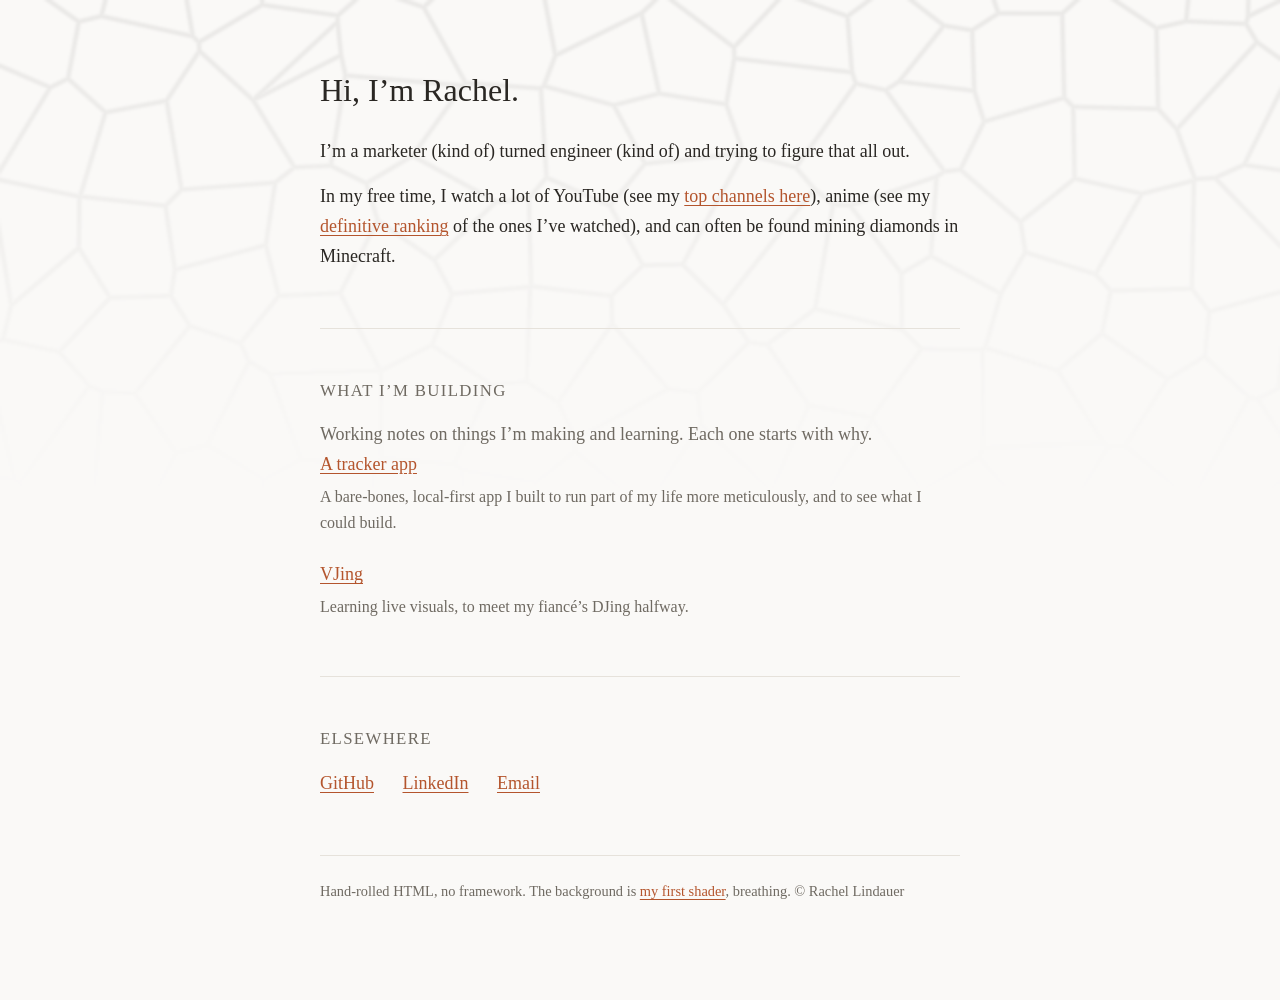
==== index.html @ 7105d830 "Remove Now section" ====
<!doctype html>
<html lang="en">
<head>
  <meta charset="utf-8">
  <meta name="viewport" content="width=device-width, initial-scale=1">
  <title>Rachel Lindauer</title>
  <meta name="description" content="Marketer (kind of) turned engineer (kind of). Notes on what I'm building and learning.">
  <link rel="stylesheet" href="style.css">
</head>
<body>

  <main>

    <!-- ===== Intro ===== -->
    <section id="intro">
      <h1>Hi, I&rsquo;m Rachel.</h1>
      <p>
        I&rsquo;m a marketer (kind of) turned engineer (kind of) and trying to
        figure that all out.
      </p>
      <p>
        In my free time, I watch a lot of YouTube (see my
        <a href="youtube.html">top channels here</a>), anime (see my
        <a href="anime.html">definitive ranking</a> of the ones I&rsquo;ve
        watched), and can often be found mining diamonds in Minecraft.
      </p>
    </section>

    <!-- ===== What I'm building ===== -->
    <section id="building">
      <h2>What I&rsquo;m building</h2>
      <p class="quiet">Working notes on things I&rsquo;m making and learning.
      Each one starts with why.</p>
      <ul class="items">
        <li>
          <a href="building/tracker.html">A tracker app</a>
          <p>A bare-bones, local-first app I built to run part of my life more
          meticulously, and to see what I could build.</p>
        </li>
        <li>
          <a href="building/vjing.html">VJing</a>
          <p>Learning live visuals, to meet my fianc&eacute;&rsquo;s DJing halfway.</p>
        </li>
      </ul>
    </section>

    <!-- ===== Elsewhere ===== -->
    <section id="elsewhere">
      <h2>Elsewhere</h2>
      <ul class="links">
        <li><a href="https://github.com/rachellindauer">GitHub</a></li>
        <li><a href="https://www.linkedin.com/in/rachellindauer/">LinkedIn</a></li>
        <li><a href="mailto:rlindauer@lindauer.net">Email</a></li>
      </ul>
    </section>

  </main>

  <footer>
    <p class="quiet">Hand-rolled HTML, no framework. The background is
    <a href="building/vjing.html">my first shader</a>, breathing.
    &copy; Rachel Lindauer</p>
  </footer>

  <script src="background.js"></script>
</body>
</html>
---- style.css ----
/* ============================================================
   Rachel's site — one small stylesheet, no framework.
   The variables below control the whole look. Change a color
   here and it changes everywhere.
   ============================================================ */

:root {
  --bg: #faf9f7;          /* page background: warm off-white */
  --text: #2a2723;        /* main text: soft near-black */
  --muted: #6f6a62;       /* quieter text */
  --accent: #b4552d;      /* links: warm terracotta */
  --rule: #e6e2db;        /* thin divider lines */
  --max-width: 40rem;     /* how wide the text column gets */
}

/* Respect the reader's dark mode. */
@media (prefers-color-scheme: dark) {
  :root {
    --bg: #1c1a18;
    --text: #e8e4de;
    --muted: #a39d93;
    --accent: #e08a5c;
    --rule: #35312c;
  }
}

* {
  margin: 0;
  padding: 0;
  box-sizing: border-box;
}

body {
  background: var(--bg);
  color: var(--text);
  font-family: Georgia, "Times New Roman", serif;
  font-size: 1.125rem;
  line-height: 1.65;
  padding: 4rem 1.5rem 6rem;
}

main, footer {
  max-width: var(--max-width);
  margin: 0 auto;
}

h1 {
  font-size: 2rem;
  font-weight: normal;
  margin-bottom: 1.25rem;
}

h2 {
  font-size: 1.05rem;
  font-weight: normal;
  text-transform: uppercase;
  letter-spacing: 0.08em;
  color: var(--muted);
  margin-bottom: 1rem;
}

section {
  margin-bottom: 3.5rem;
}

section + section {
  border-top: 1px solid var(--rule);
  padding-top: 3rem;
}

p + p {
  margin-top: 1rem;
}

a {
  color: var(--accent);
  text-decoration-thickness: 1px;
  text-underline-offset: 3px;
}

a:hover {
  text-decoration-thickness: 2px;
}

.quiet {
  color: var(--muted);
}

.soon {
  color: var(--muted);
  font-style: italic;
}

/* Lists of projects / links, without bullet dots. */
ul.items, ul.links {
  list-style: none;
}

ul.items li {
  margin-bottom: 1.5rem;
}

ul.items p {
  margin-top: 0.25rem;
  color: var(--muted);
  font-size: 1rem;
}

ul.links li {
  display: inline-block;
  margin-right: 1.5rem;
}

/* The ranking list keeps its numbers — it IS a ranking. */
ol.ranking {
  padding-left: 1.5rem;
}

ol.ranking li {
  margin-bottom: 1.5rem;
}

ol.ranking p {
  margin-top: 0.25rem;
  color: var(--muted);
  font-size: 1rem;
}

footer {
  margin-top: 2rem;
  border-top: 1px solid var(--rule);
  padding-top: 1.5rem;
  font-size: 0.9rem;
}
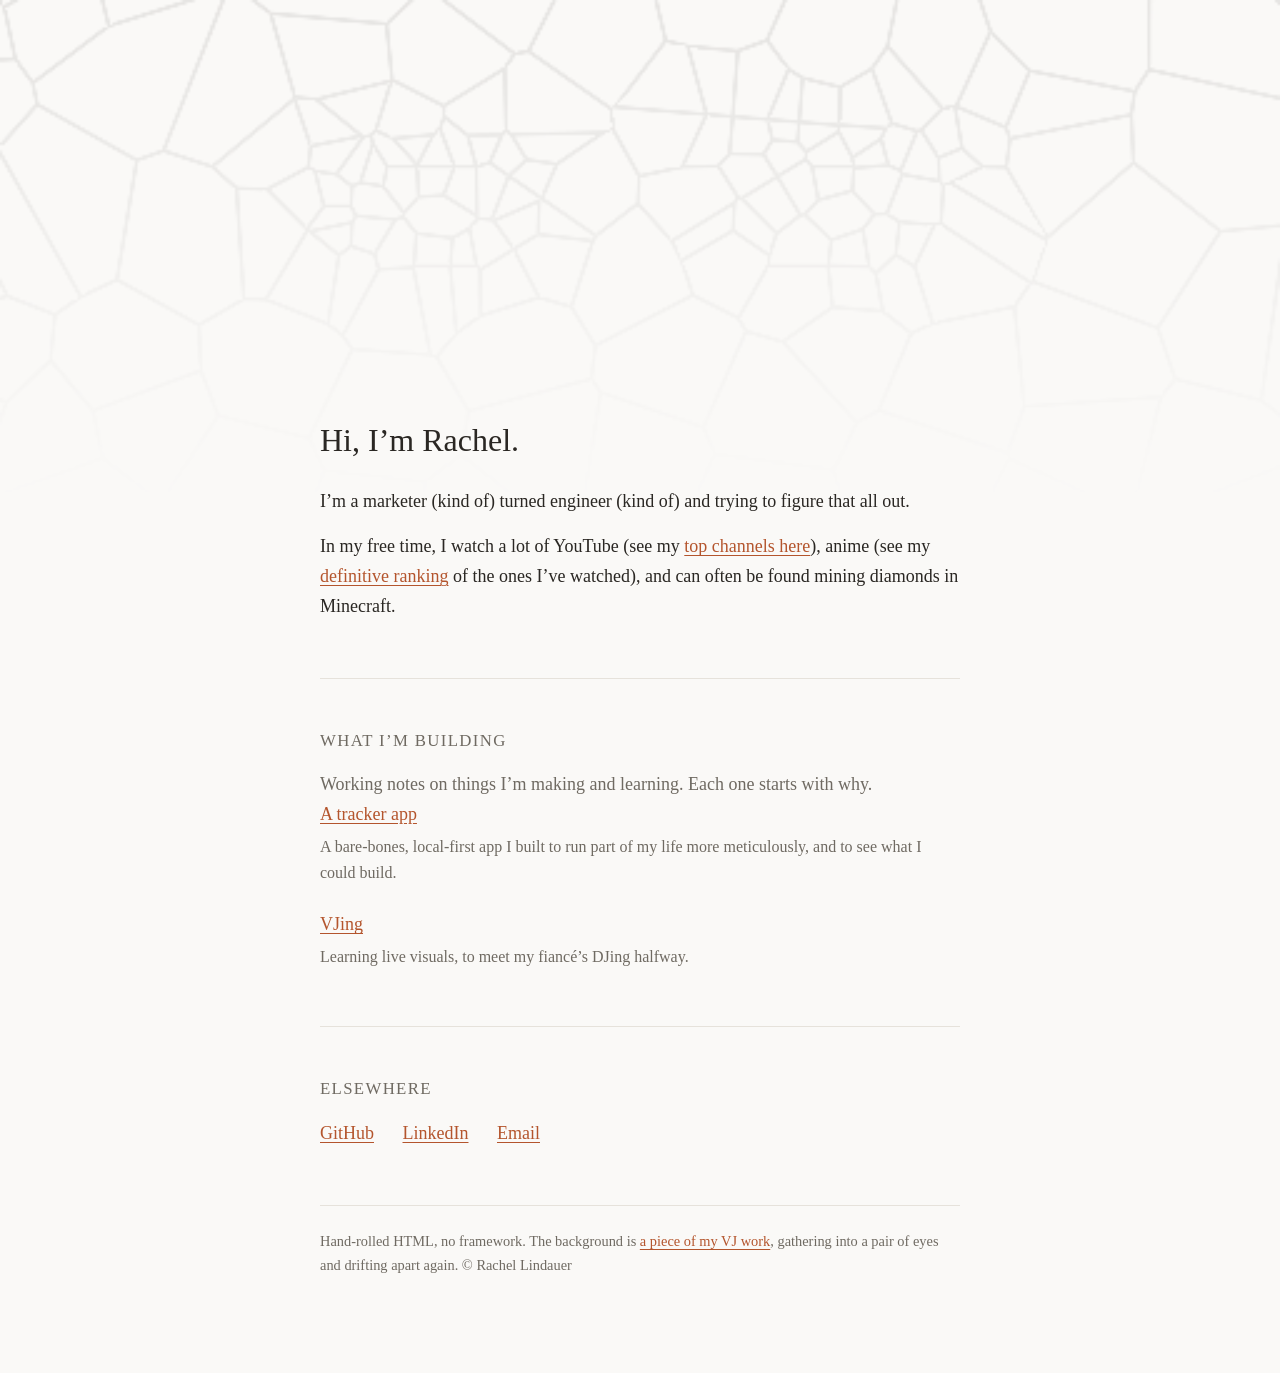
==== commit 20a34c0a: "The eyes from my VJ work are now the homepage background The cell field gathers into a pair of eyes " ====
--- a/index.html
+++ b/index.html
@@ -7,7 +7,7 @@
   <meta name="description" content="Marketer (kind of) turned engineer (kind of). Notes on what I'm building and learning.">
   <link rel="stylesheet" href="style.css">
 </head>
-<body>
+<body class="home">
 
   <main>
 
@@ -58,7 +58,8 @@
 
   <footer>
     <p class="quiet">Hand-rolled HTML, no framework. The background is
-    <a href="building/vjing.html">my first shader</a>, breathing.
+    <a href="building/vjing.html">a piece of my VJ work</a>, gathering into a
+    pair of eyes and drifting apart again.
     &copy; Rachel Lindauer</p>
   </footer>
 
--- a/style.css
+++ b/style.css
@@ -37,6 +37,16 @@
   font-size: 1.125rem;
   line-height: 1.65;
   padding: 4rem 1.5rem 6rem;
+}
+
+/* The homepage carries the eyes in its background, so its content starts
+   below them and stops sitting on top. Measured rather than eyeballed: the eyes
+   are anchored 24% down the viewport, and because they scale with viewport
+   WIDTH they reach furthest down on wide short windows, ending around 43% of
+   the height there. 46vh clears that everywhere, with a rem floor so a very
+   short window still gets sane spacing. Only this page needs it. */
+body.home {
+  padding-top: max(7rem, 46vh);
 }
 
 main, footer {
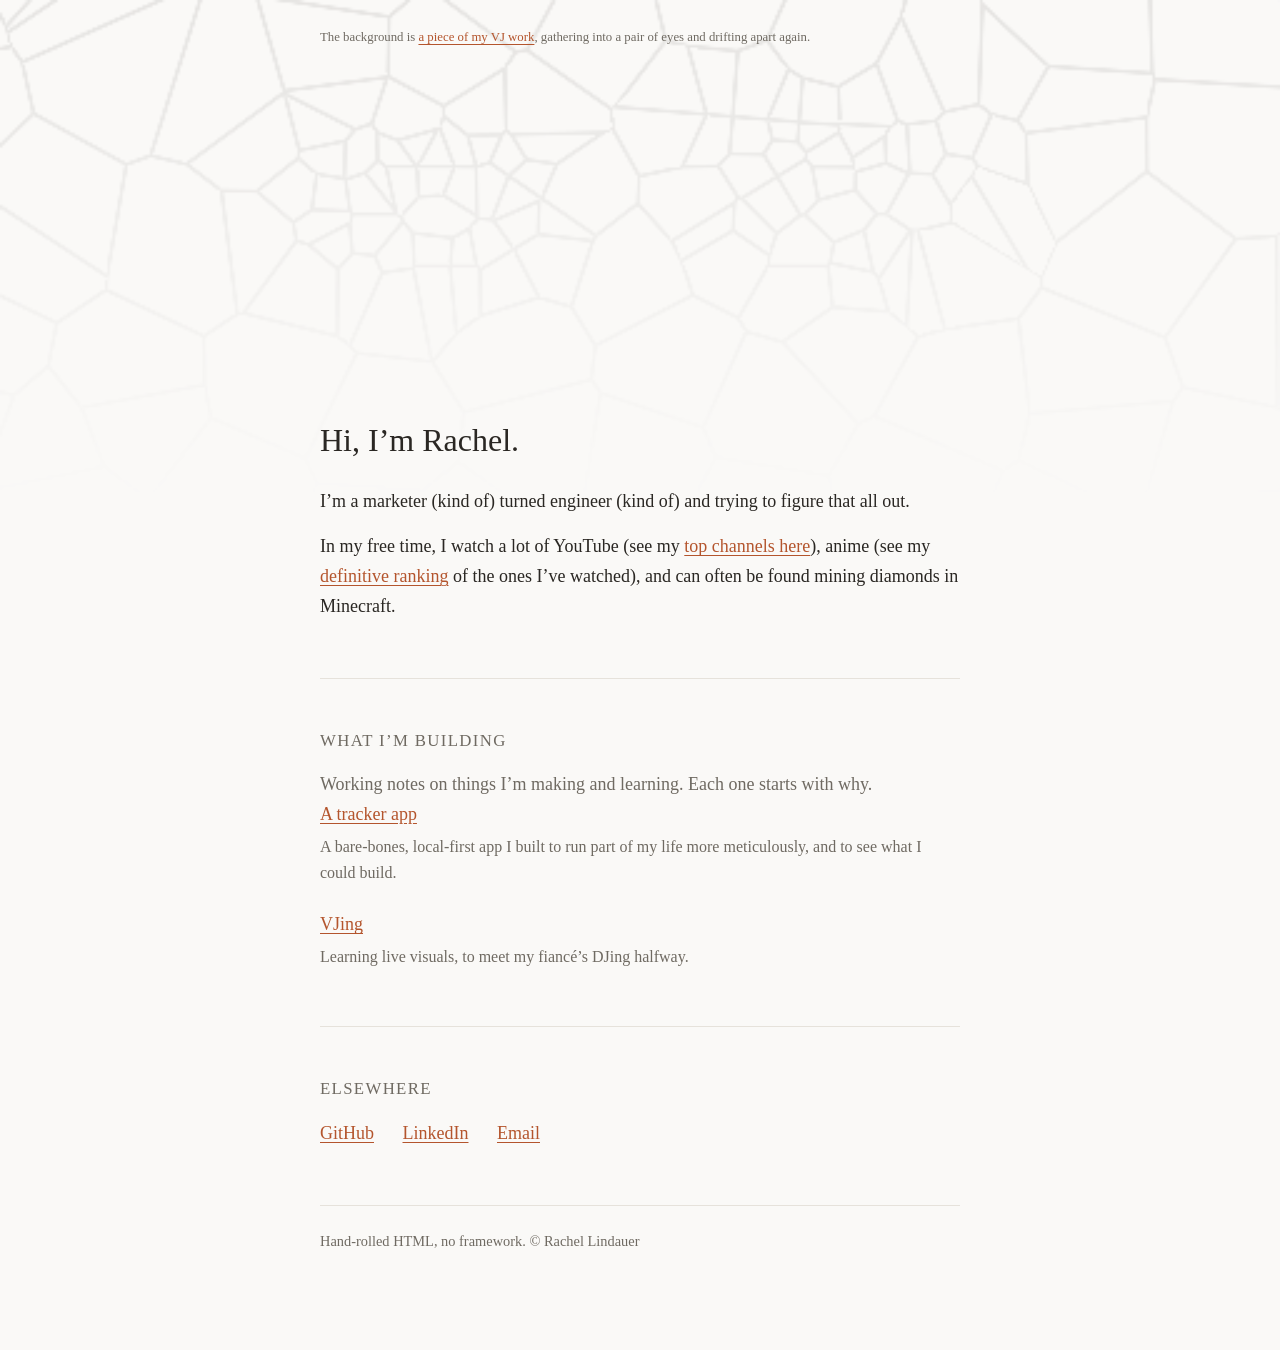
==== commit c6cc8ba1: "Say what the background is up at the top, not the bottom Moved out of the footer rather than repeate" ====
--- a/index.html
+++ b/index.html
@@ -8,6 +8,10 @@
   <link rel="stylesheet" href="style.css">
 </head>
 <body class="home">
+
+  <p class="bg-note">The background is
+  <a href="building/vjing.html">a piece of my VJ work</a>, gathering into a
+  pair of eyes and drifting apart again.</p>
 
   <main>
 
@@ -57,9 +61,7 @@
   </main>
 
   <footer>
-    <p class="quiet">Hand-rolled HTML, no framework. The background is
-    <a href="building/vjing.html">a piece of my VJ work</a>, gathering into a
-    pair of eyes and drifting apart again.
+    <p class="quiet">Hand-rolled HTML, no framework.
     &copy; Rachel Lindauer</p>
   </footer>
 
--- a/style.css
+++ b/style.css
@@ -45,6 +45,22 @@
    WIDTH they reach furthest down on wide short windows, ending around 43% of
    the height there. 46vh clears that everywhere, with a rem floor so a very
    short window still gets sane spacing. Only this page needs it. */
+/* Names the background right where it is happening, in the quiet band above
+   the eyes. Positioned absolutely so it can sit up there without disturbing the
+   measured clearance below that keeps the content clear of the eyes. It scrolls
+   away with the page rather than sticking. */
+.bg-note {
+  position: absolute;
+  top: 1.75rem;
+  left: 50%;
+  transform: translateX(-50%);
+  width: min(var(--max-width), calc(100% - 3rem));
+  margin: 0;
+  font-size: 0.8rem;
+  line-height: 1.5;
+  color: var(--muted);
+}
+
 body.home {
   padding-top: max(7rem, 46vh);
 }
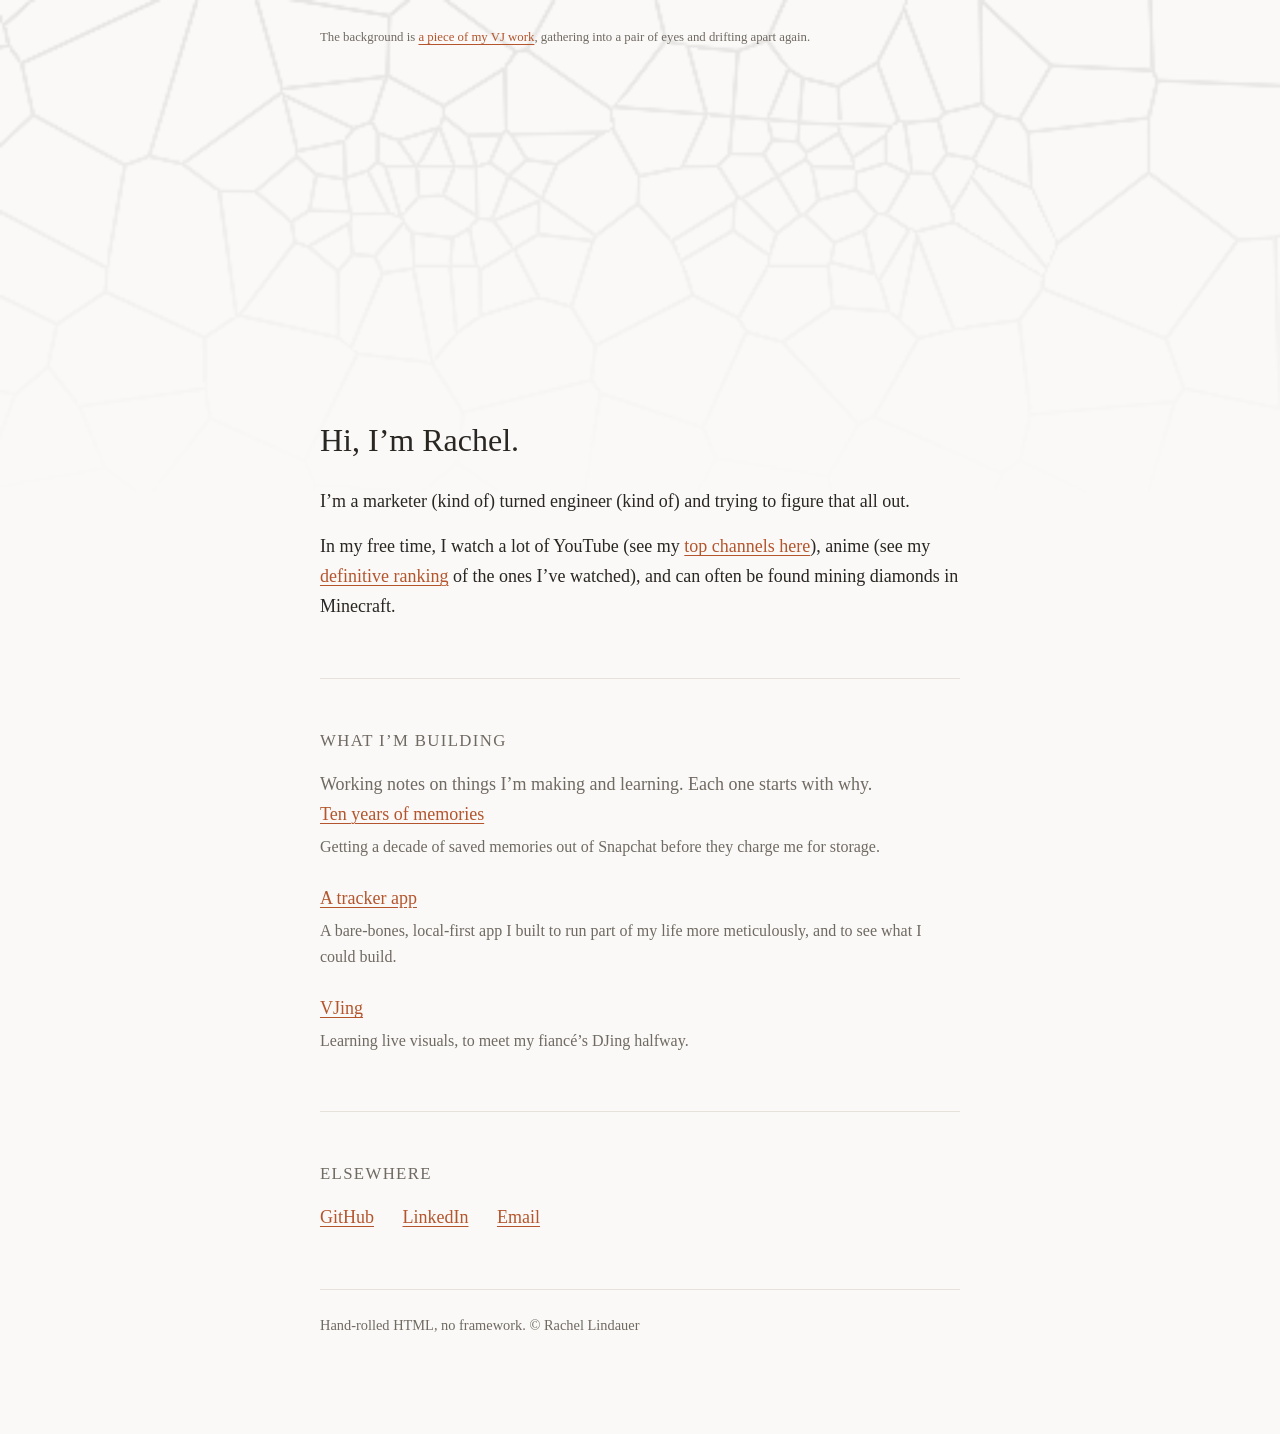
==== commit 4f46c3f9: "Got ten years of Snapchat memories out before the cap" ====
--- a/index.html
+++ b/index.html
@@ -37,6 +37,11 @@
       Each one starts with why.</p>
       <ul class="items">
         <li>
+          <a href="building/memories.html">Ten years of memories</a>
+          <p>Getting a decade of saved memories out of Snapchat before they
+          charge me for storage.</p>
+        </li>
+        <li>
           <a href="building/tracker.html">A tracker app</a>
           <p>A bare-bones, local-first app I built to run part of my life more
           meticulously, and to see what I could build.</p>
--- a/style.css
+++ b/style.css
@@ -89,6 +89,56 @@
   margin-bottom: 3.5rem;
 }
 
+/* A piece is one visual inside the VJ project. Its title sits between the
+   page title and the small section labels. */
+h3 {
+  font-size: 1.35rem;
+  font-weight: normal;
+  margin-bottom: 0.6rem;
+}
+
+/* Column labels inside a piece. Same quiet uppercase as the section labels,
+   a size down so the hierarchy still reads. */
+h4 {
+  font-size: 0.8rem;
+  font-weight: normal;
+  text-transform: uppercase;
+  letter-spacing: 0.08em;
+  color: var(--muted);
+  margin-bottom: 0.9rem;
+}
+
+.piece + .piece {
+  border-top: 1px solid var(--rule);
+  padding-top: 2.5rem;
+  margin-top: 2.5rem;
+}
+
+/* Versions beside the log. The prose above stays at a comfortable reading
+   measure, so this block breaks out wider than the column it sits in rather
+   than squeezing two columns into 40rem. Collapses to one column when there
+   is not room, which is most phones. */
+.two-col {
+  display: grid;
+  grid-template-columns: 1fr 1fr;
+  gap: 2.5rem;
+  width: min(62rem, calc(100vw - 3rem));
+  position: relative;
+  left: 50%;
+  transform: translateX(-50%);
+  margin-top: 1.75rem;
+}
+
+@media (max-width: 48rem) {
+  .two-col {
+    grid-template-columns: 1fr;
+    gap: 2.25rem;
+    width: 100%;
+    left: 0;
+    transform: none;
+  }
+}
+
 section + section {
   border-top: 1px solid var(--rule);
   padding-top: 3rem;
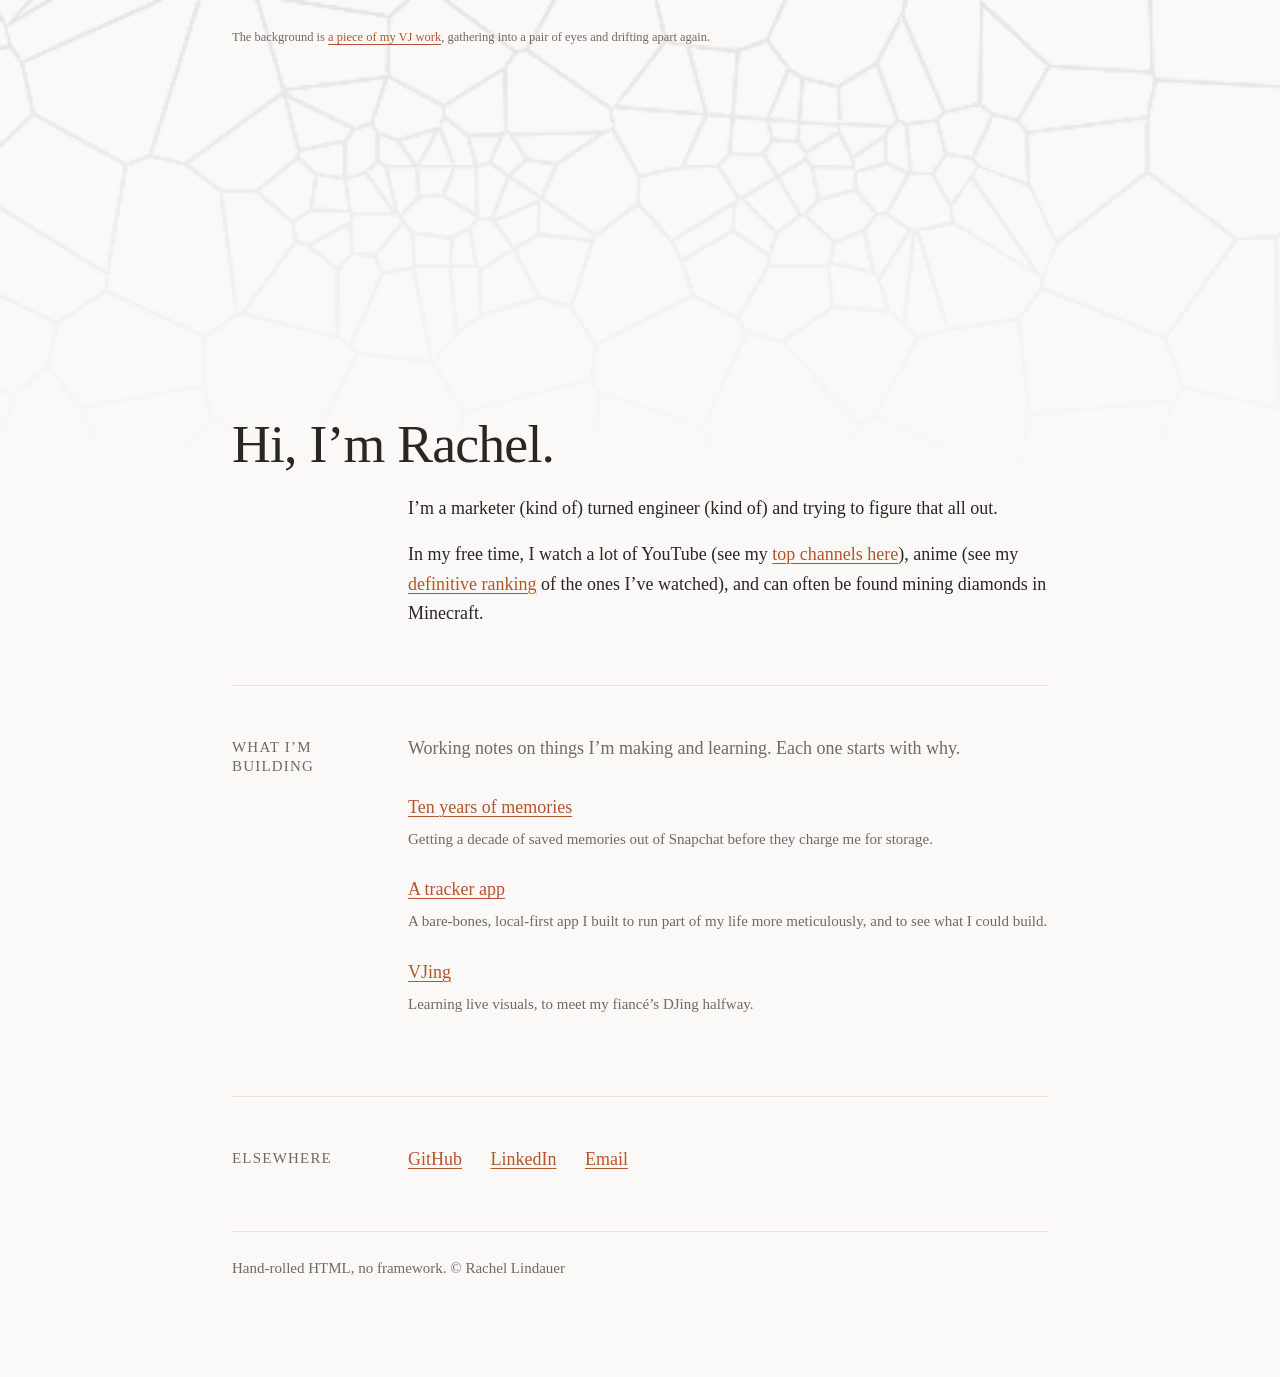
==== commit ad14f08f: "Sections now rise into place as you reach them, unless you asked for less motion" ====
--- a/index.html
+++ b/index.html
@@ -71,5 +71,6 @@
   </footer>
 
   <script src="background.js"></script>
+  <script src="motion.js"></script>
 </body>
 </html>
--- a/style.css
+++ b/style.css
@@ -10,7 +10,32 @@
   --muted: #6f6a62;       /* quieter text */
   --accent: #b4552d;      /* links: warm terracotta */
   --rule: #e6e2db;        /* thin divider lines */
-  --max-width: 40rem;     /* how wide the text column gets */
+  --max-width: 40rem;     /* how wide the READING column gets, always */
+  --label-col: 8.5rem;    /* the left rail that section labels sit in */
+  --label-gap: 2.5rem;    /* space between the rail and the reading column */
+
+  /* These two default to the narrow, single-column values. The wide layout
+     redefines them in ONE media query near the bottom of this file, and
+     everything that depends on the rail reads them from here, so there is a
+     single place where the layout switches. */
+  --page-width: var(--max-width);   /* rail + reading column, when there is a rail */
+  --gutter-shift: 0rem;             /* how far left of centre the reading column sits */
+
+  /* ---- Type scale -----------------------------------------------------
+     Every size on the site comes from here. One base (1.125rem, 18px, the
+     body size) and one ratio (1.2). Each step up multiplies by 1.2, each
+     step down divides by it, so the sizes are related to one another
+     instead of picked one at a time by eye. Reach for a step, never a
+     stray number. Pixel values assume default browser settings. */
+  --text-xs:   0.781rem;  /* 12.5px   base / 1.2 / 1.2 */
+  --text-sm:   0.938rem;  /* 15px     base / 1.2 */
+  --text-base: 1.125rem;  /* 18px     the base */
+  --text-md:   1.35rem;   /* 21.6px   base x 1.2 */
+  --text-lg:   1.62rem;   /* 26px     base x 1.2^2 */
+  --text-xl:   1.944rem;  /* 31px     base x 1.2^3 */
+  --text-2xl:  2.333rem;  /* 37.3px   base x 1.2^4 */
+  --text-3xl:  2.799rem;  /* 44.8px   base x 1.2^5 */
+  --text-4xl:  3.359rem;  /* 53.7px   base x 1.2^6 */
 }
 
 /* Respect the reader's dark mode. */
@@ -34,7 +59,7 @@
   background: var(--bg);
   color: var(--text);
   font-family: Georgia, "Times New Roman", serif;
-  font-size: 1.125rem;
+  font-size: var(--text-base);
   line-height: 1.65;
   padding: 4rem 1.5rem 6rem;
 }
@@ -54,9 +79,9 @@
   top: 1.75rem;
   left: 50%;
   transform: translateX(-50%);
-  width: min(var(--max-width), calc(100% - 3rem));
+  width: min(var(--page-width), calc(100% - 3rem));
   margin: 0;
-  font-size: 0.8rem;
+  font-size: var(--text-xs);
   line-height: 1.5;
   color: var(--muted);
 }
@@ -66,19 +91,43 @@
 }
 
 main, footer {
-  max-width: var(--max-width);
+  max-width: var(--page-width);
   margin: 0 auto;
 }
 
+/* Headlines are FLUID. clamp() takes a floor, a formula that grows with the
+   window (1vw = 1% of its width), and a ceiling, then uses whichever of the
+   three is in the middle. So the headline sits at --text-xl on a phone, grows
+   smoothly as the window widens, and stops at --text-3xl instead of running
+   away on a 27 inch monitor. A fixed 2rem heading is what made this site read
+   small on a laptop. Big type also wants its own spacing: 1.65 line-height is
+   right for a paragraph and far too airy on a 45px headline, and large serif
+   letters sit better pulled very slightly together. */
 h1 {
-  font-size: 2rem;
+  font-size: clamp(var(--text-xl), 1.575rem + 1.55vw, var(--text-3xl));
   font-weight: normal;
+  line-height: 1.12;
+  letter-spacing: -0.015em;
   margin-bottom: 1.25rem;
 }
 
+/* On interior pages the first thing in main is the back link. Headings now
+   use tight leading, which took away the empty space that used to sit above
+   the headline and kept these two apart on its own. */
+main > p:first-child {
+  margin-bottom: 1.5rem;
+}
+
+/* The homepage is the one page carrying the eyes, so it gets the loudest
+   headline on the site. Same technique, two steps up at both ends. */
+body.home h1 {
+  font-size: clamp(var(--text-2xl), 1.9rem + 2.2vw, var(--text-4xl));
+}
+
 h2 {
-  font-size: 1.05rem;
+  font-size: var(--text-sm);
   font-weight: normal;
+  line-height: 1.3;
   text-transform: uppercase;
   letter-spacing: 0.08em;
   color: var(--muted);
@@ -87,20 +136,29 @@
 
 section {
   margin-bottom: 3.5rem;
+}
+
+/* A section label that has something before it needs clear space above, and
+   more of it than the 1rem below, so the label groups downward with the block
+   it is introducing rather than sticking to the one it just ended. Only
+   labels with a preceding sibling qualify, hence "* + h2" and not "h2". */
+section > * + h2 {
+  margin-top: 2rem;
 }
 
 /* A piece is one visual inside the VJ project. Its title sits between the
    page title and the small section labels. */
 h3 {
-  font-size: 1.35rem;
+  font-size: var(--text-md);
   font-weight: normal;
+  line-height: 1.25;
   margin-bottom: 0.6rem;
 }
 
 /* Column labels inside a piece. Same quiet uppercase as the section labels,
    a size down so the hierarchy still reads. */
 h4 {
-  font-size: 0.8rem;
+  font-size: var(--text-xs);
   font-weight: normal;
   text-transform: uppercase;
   letter-spacing: 0.08em;
@@ -124,7 +182,7 @@
   gap: 2.5rem;
   width: min(62rem, calc(100vw - 3rem));
   position: relative;
-  left: 50%;
+  left: calc(50% - var(--gutter-shift));
   transform: translateX(-50%);
   margin-top: 1.75rem;
 }
@@ -172,6 +230,13 @@
   list-style: none;
 }
 
+/* A list that follows a line introducing it needs the same gap it would get
+   if it were another paragraph. */
+p + ul.items,
+p + ol.ranking {
+  margin-top: 1rem;
+}
+
 ul.items li {
   margin-bottom: 1.5rem;
 }
@@ -179,7 +244,7 @@
 ul.items p {
   margin-top: 0.25rem;
   color: var(--muted);
-  font-size: 1rem;
+  font-size: var(--text-sm);
 }
 
 ul.links li {
@@ -199,12 +264,99 @@
 ol.ranking p {
   margin-top: 0.25rem;
   color: var(--muted);
-  font-size: 1rem;
+  font-size: var(--text-sm);
 }
 
 footer {
   margin-top: 2rem;
   border-top: 1px solid var(--rule);
   padding-top: 1.5rem;
-  font-size: 0.9rem;
-}
+  font-size: var(--text-sm);
+}
+
+/* ============================================================
+   THE WIDE LAYOUT
+   Below this width the site stays one column, exactly as it was. Above it,
+   every section becomes two: a narrow left rail holding the uppercase
+   section label, and the reading column beside it. The reading column keeps
+   its 40rem measure, so lines never get harder to read; the page simply
+   grows a margin.
+
+   Why grid rather than floats: an interior page puts several labels inside
+   one section (Why, then What). Grid's auto-placement handles that on its
+   own. Each label lands in the rail and starts a new row, and the paragraphs
+   after it stack in the column beside it until the next label appears.
+   ============================================================ */
+@media (min-width: 56rem) {
+
+  :root {
+    --page-width: calc(var(--max-width) + var(--label-col) + var(--label-gap));
+    --gutter-shift: calc((var(--label-col) + var(--label-gap)) / 2);
+  }
+
+  section {
+    display: grid;
+    grid-template-columns: var(--label-col) minmax(0, var(--max-width));
+    column-gap: var(--label-gap);
+    align-items: start;
+  }
+
+  /* Everything sits in the reading column by default... */
+  section > * {
+    grid-column: 2;
+  }
+
+  /* ...except the page headline, which runs the full width so it starts at
+     the rail's edge rather than being indented past it. */
+  section > h1 {
+    grid-column: 1 / -1;
+  }
+
+  /* ...and the section labels, which are the whole point of the rail. The
+     small padding is optical, not structural: a 15px label and an 18px
+     paragraph have different amounts of built-in space above them, so the
+     label needs a nudge down to look level with the text beside it. */
+  section > h2 {
+    grid-column: 1;
+    padding-top: 0.25rem;
+    margin-bottom: 0;
+  }
+
+  /* In one column the label sat in the text and its own spacing was what
+     separated one block from the next. In the rail it cannot do that any
+     more, so the break has to be put back deliberately, or two labelled
+     blocks run together as though they were one. Both halves of the row get
+     the same margin, otherwise the label stops sitting level with its text.
+     Only labels with something before them qualify, which is why this is
+     written as "* + h2" rather than plain "h2". */
+  section > * + h2 + * {
+    margin-top: 2rem;
+  }
+}
+
+/* ============================================================
+   MOTION
+   Sections rise into place as you reach them. See motion.js for the two
+   rules behind it. The important one lives in the selector below: the
+   hidden state is locked behind html.js-motion, a class only that script
+   adds. No script, nothing hidden, page renders in full.
+
+   The whole block also sits inside a reduced-motion query, so a visitor
+   whose system asks for less movement never has anything hidden from them
+   in the first place.
+   ============================================================ */
+@media (prefers-reduced-motion: no-preference) {
+
+  html.js-motion .reveal {
+    opacity: 0;
+    transform: translateY(0.9rem);
+  }
+
+  /* The transition lives on the arriving state rather than the hidden one,
+     so the section eases in and never eases back out. */
+  html.js-motion .reveal.is-visible {
+    opacity: 1;
+    transform: none;
+    transition: opacity 0.65s ease-out, transform 0.65s ease-out;
+  }
+}
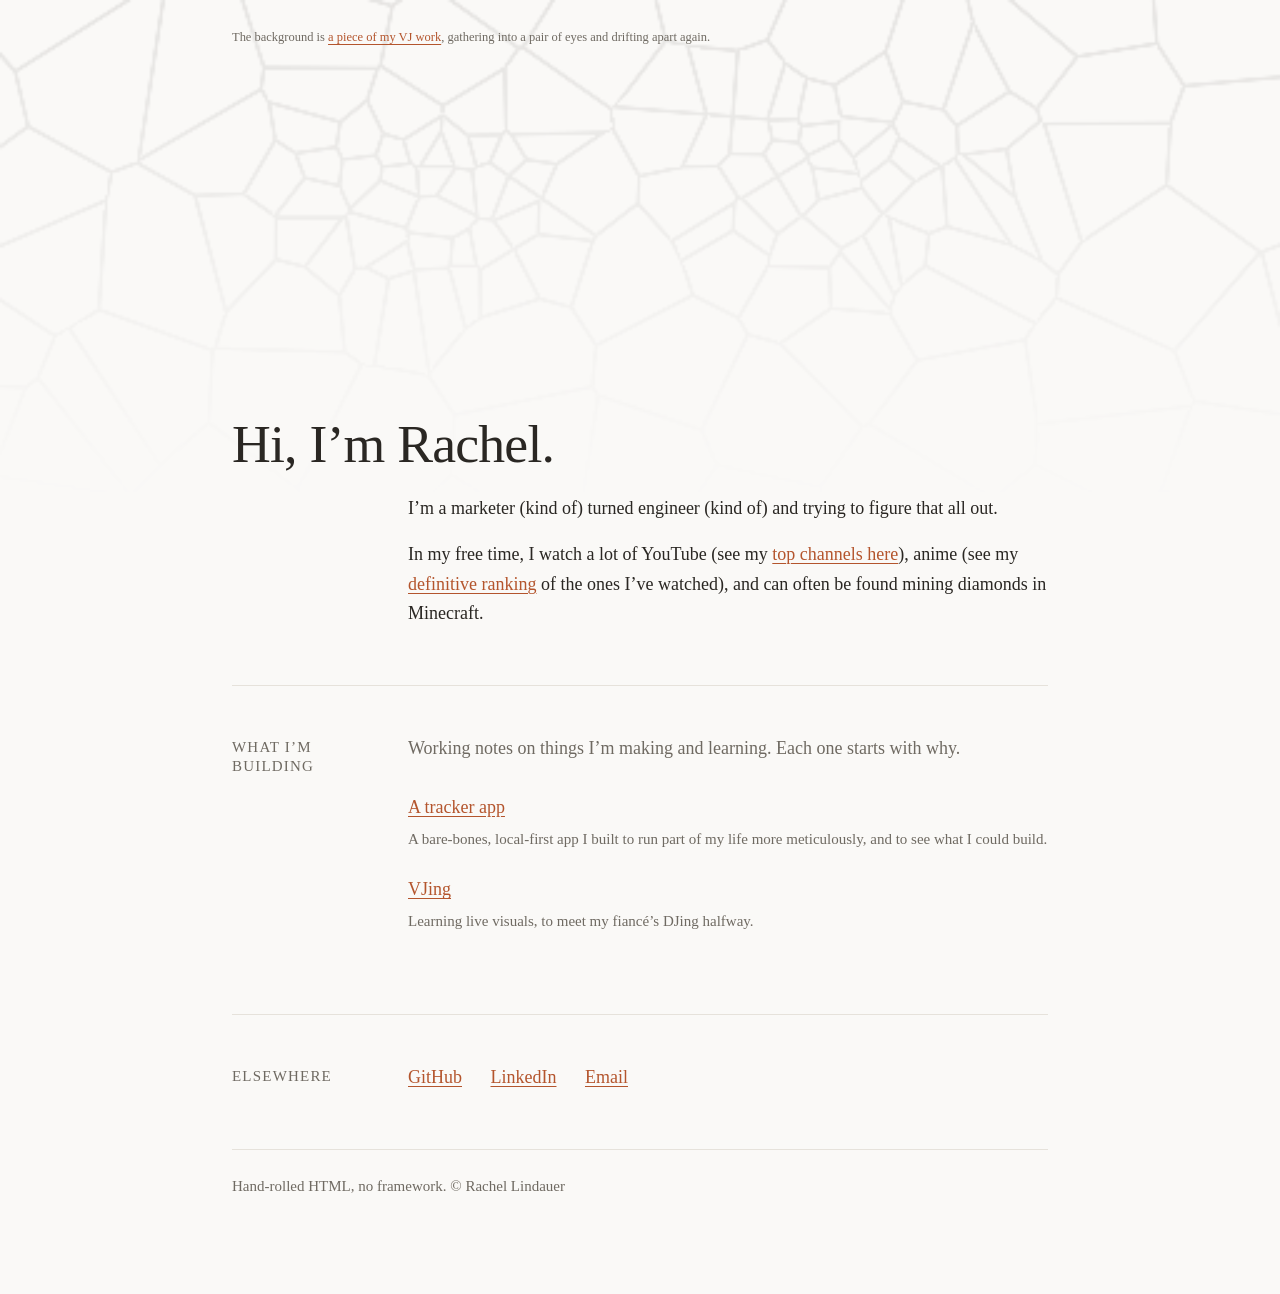
==== commit 4a44ddf9: "I finished Cowboy Bebop and dropped the Snapchat memories project from the site Co-Authored-By: Clau" ====
--- a/index.html
+++ b/index.html
@@ -37,11 +37,6 @@
       Each one starts with why.</p>
       <ul class="items">
         <li>
-          <a href="building/memories.html">Ten years of memories</a>
-          <p>Getting a decade of saved memories out of Snapchat before they
-          charge me for storage.</p>
-        </li>
-        <li>
           <a href="building/tracker.html">A tracker app</a>
           <p>A bare-bones, local-first app I built to run part of my life more
           meticulously, and to see what I could build.</p>
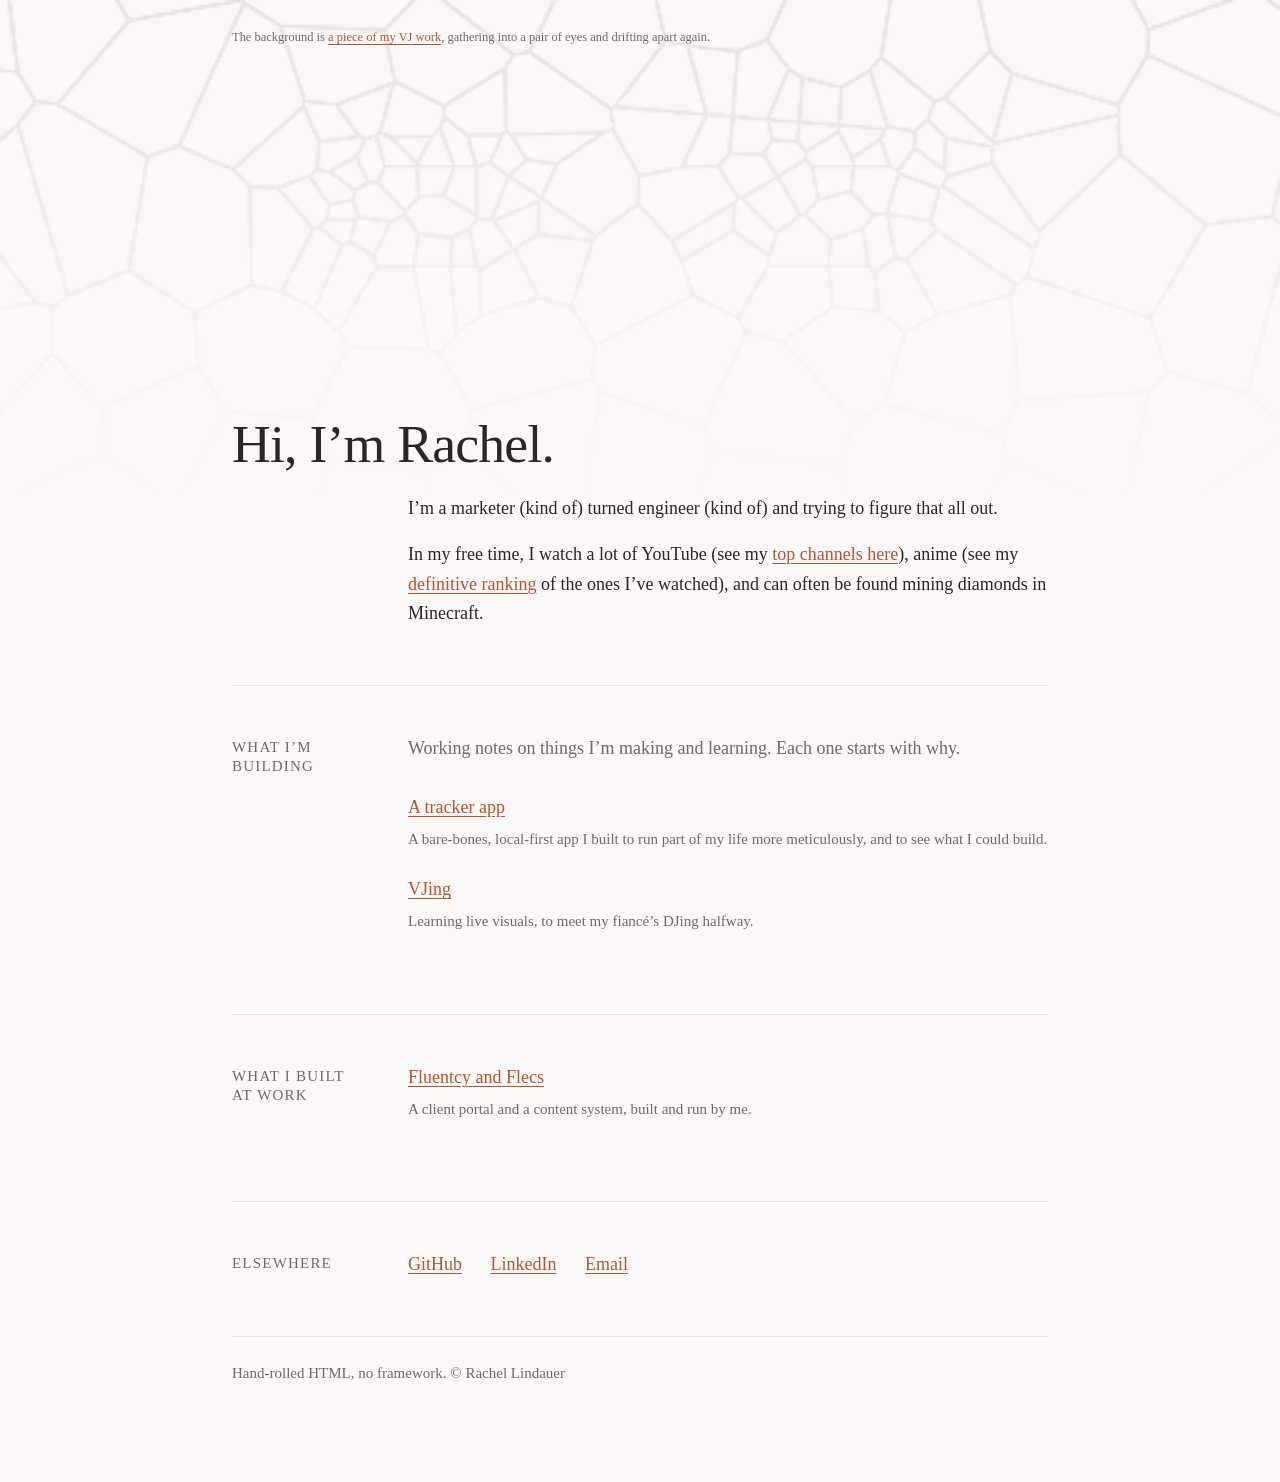
==== commit 5d209da8: "My Influent work is on the site now, with the demo video and why I built it Co-Authored-By: Claude O" ====
--- a/index.html
+++ b/index.html
@@ -48,6 +48,17 @@
       </ul>
     </section>
 
+    <!-- ===== What I built at work ===== -->
+    <section id="work">
+      <h2>What I built at work</h2>
+      <ul class="items">
+        <li>
+          <a href="building/influent.html">Fluentcy and Flecs</a>
+          <p>A client portal and a content system, built and run by me.</p>
+        </li>
+      </ul>
+    </section>
+
     <!-- ===== Elsewhere ===== -->
     <section id="elsewhere">
       <h2>Elsewhere</h2>
--- a/style.css
+++ b/style.css
@@ -360,3 +360,10 @@
     transition: opacity 0.65s ease-out, transform 0.65s ease-out;
   }
 }
+
+/* Embedded video: a 16:9 box that shrinks with the column */
+.video iframe {
+  width: 100%;
+  aspect-ratio: 16 / 9;
+  border: 0;
+}
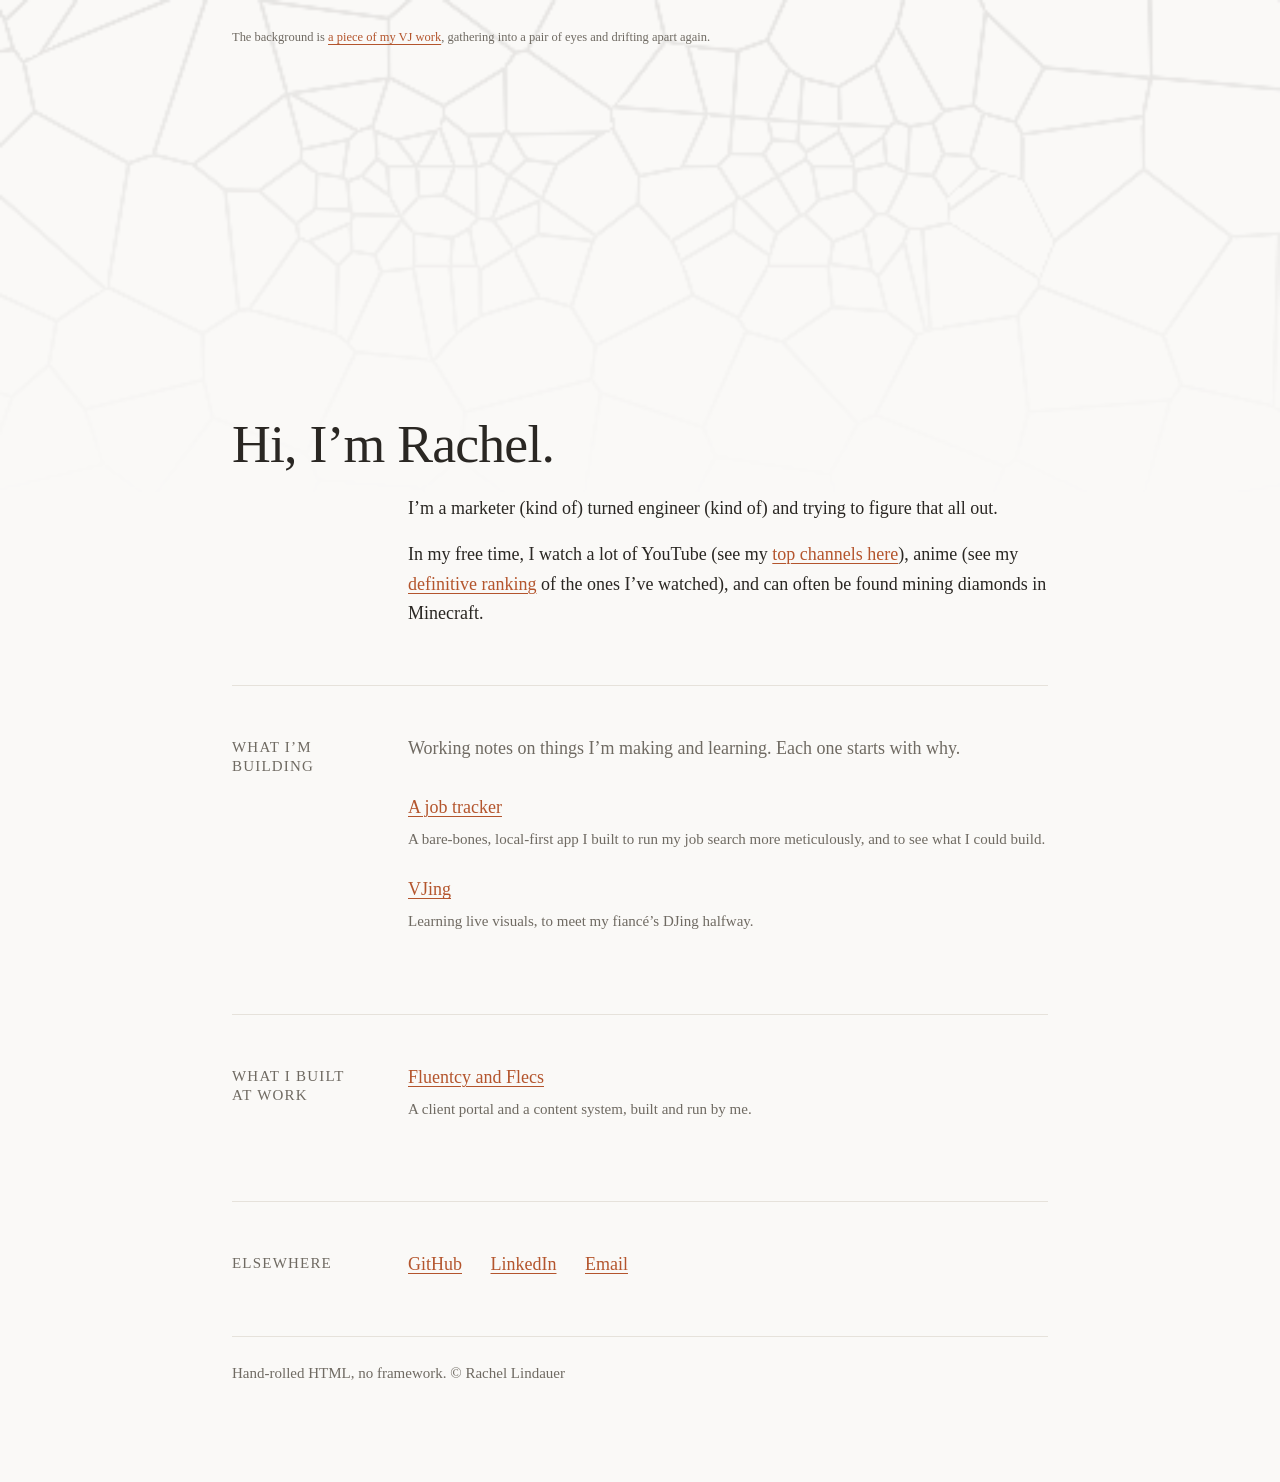
==== commit 63236054: "My tracker page can finally say what it tracks: my job search Co-Authored-By: Claude Opus 5.5 <norep" ====
--- a/index.html
+++ b/index.html
@@ -37,8 +37,8 @@
       Each one starts with why.</p>
       <ul class="items">
         <li>
-          <a href="building/tracker.html">A tracker app</a>
-          <p>A bare-bones, local-first app I built to run part of my life more
+          <a href="building/tracker.html">A job tracker</a>
+          <p>A bare-bones, local-first app I built to run my job search more
           meticulously, and to see what I could build.</p>
         </li>
         <li>
